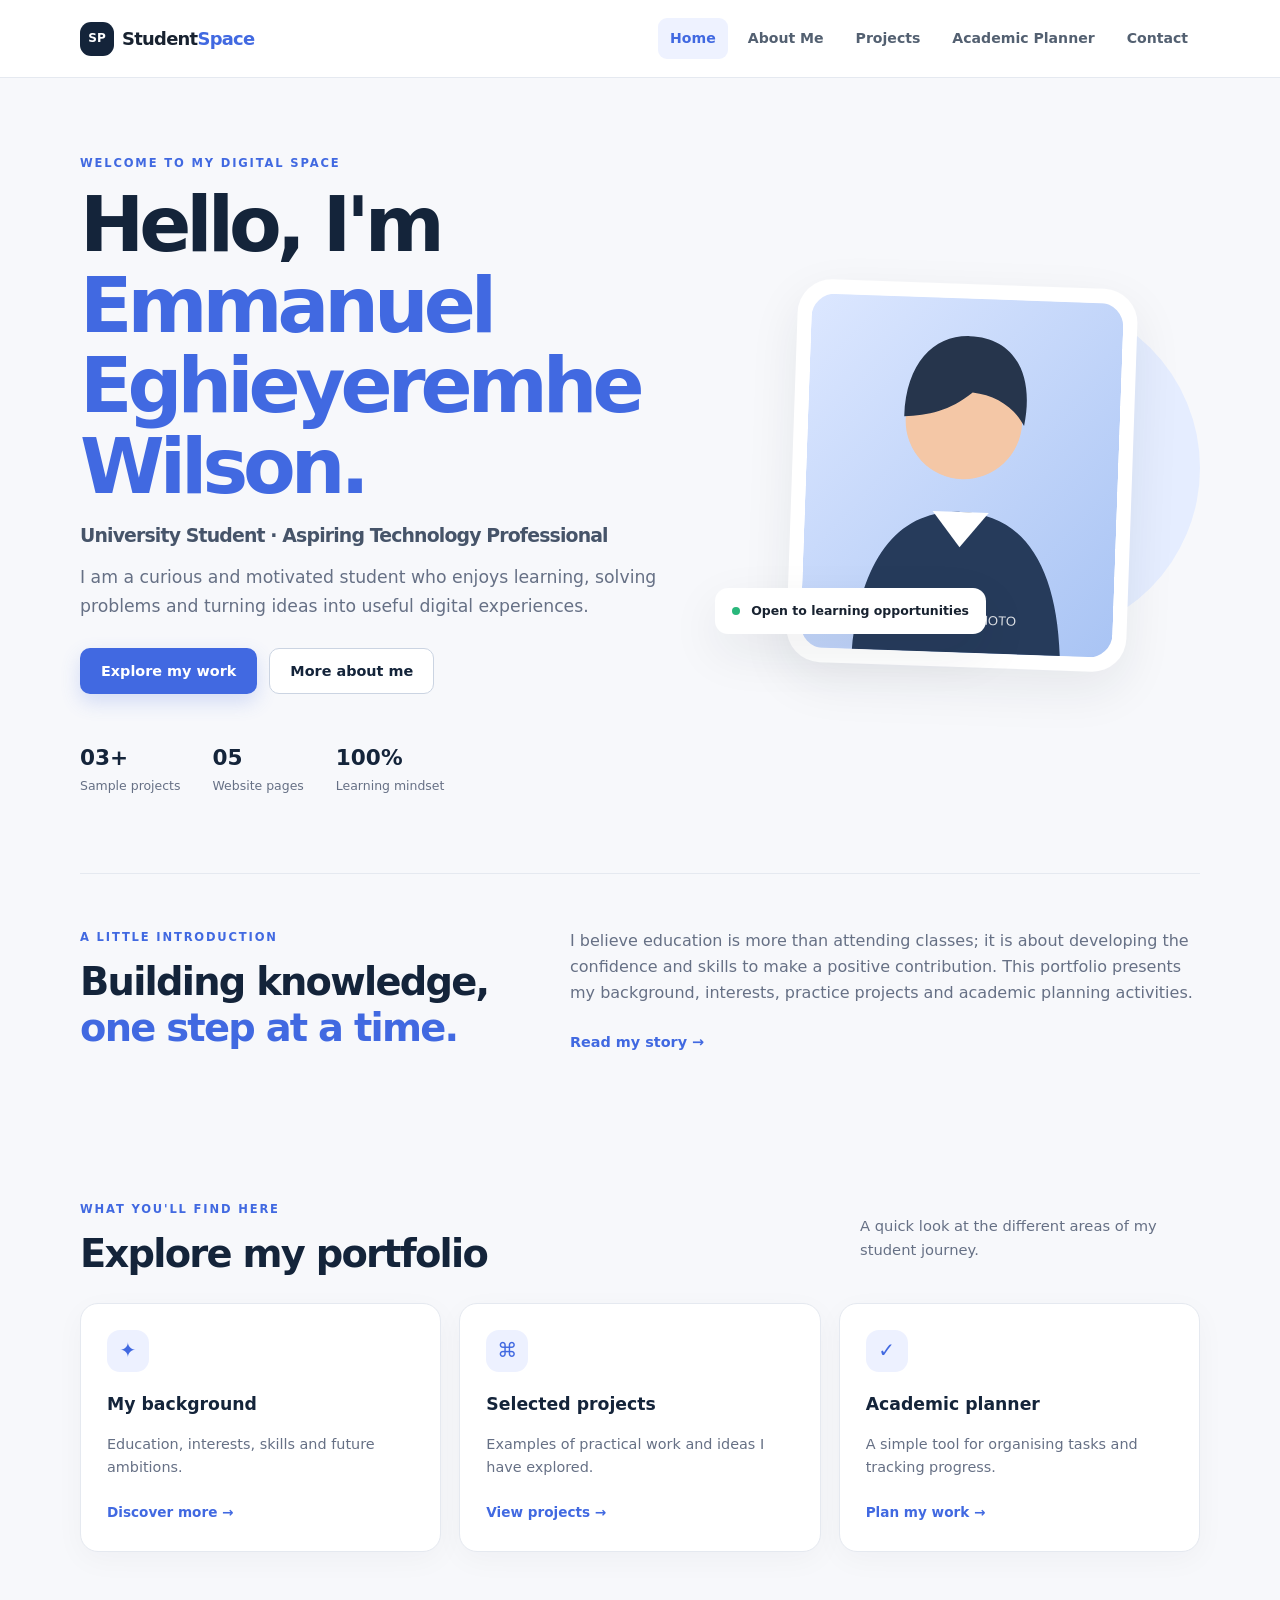
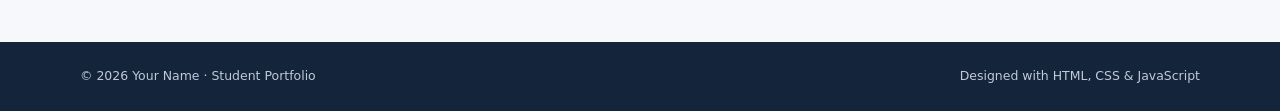
==== index.html @ 6039f17f "Add files via upload" ====
<!DOCTYPE html>
<html lang="en">
<head>
  <meta charset="UTF-8">
  <meta name="viewport" content="width=device-width, initial-scale=1.0">
  <meta name="description" content="Student portfolio and academic management website.">
  <title>Home | Student Portfolio</title>
  <link rel="stylesheet" href="css/style.css">
  <script src="js/main.js" defer></script>
</head>
<body>
  <header class="site-header">
    <a class="brand" href="index.html"><span class="brand-mark">SP</span> Student<span>Space</span></a>
    <button class="menu-toggle" aria-label="Open navigation" aria-expanded="false">☰</button>
    <nav class="nav-links" aria-label="Main navigation">
      <a class="active" href="index.html">Home</a><a href="about.html">About Me</a>
      <a href="projects.html">Projects</a><a href="planner.html">Academic Planner</a><a href="contact.html">Contact</a>
    </nav>
  </header>

  <main>
    <section class="hero section-wrap">
      <div class="hero-copy">
        <p class="eyebrow">WELCOME TO MY DIGITAL SPACE</p>
<h1>Hello, I'm <span class="accent">Emmanuel Eghieyeremhe Wilson.</span></h1>
        <h2>University Student · Aspiring Technology Professional</h2>
        <p class="lead">I am a curious and motivated student who enjoys learning, solving problems and turning ideas into useful digital experiences.</p>
        <div class="hero-actions"><a class="btn btn-primary" href="projects.html">Explore my work</a><a class="btn btn-outline" href="about.html">More about me</a></div>
        <div class="hero-stats"><div><strong>03+</strong><span>Sample projects</span></div><div><strong>05</strong><span>Website pages</span></div><div><strong>100%</strong><span>Learning mindset</span></div></div>
      </div>
      <div class="hero-visual">
        <div class="portrait-frame"><img src="images/profile-placeholder.svg" alt="Placeholder profile portrait"></div>
        <div class="floating-note"><span class="dot"></span> Open to learning opportunities</div>
        <div class="circle-decoration"></div>
      </div>
    </section>

    <section class="section-wrap intro-grid">
      <div><p class="eyebrow">A LITTLE INTRODUCTION</p><h2>Building knowledge, <span class="accent">one step at a time.</span></h2></div>
      <div><p>I believe education is more than attending classes; it is about developing the confidence and skills to make a positive contribution. This portfolio presents my background, interests, practice projects and academic planning activities.</p><a class="text-link" href="about.html">Read my story →</a></div>
    </section>

    <section class="section-wrap highlight-section">
      <div class="section-heading"><div><p class="eyebrow">WHAT YOU'LL FIND HERE</p><h2>Explore my portfolio</h2></div><p>A quick look at the different areas of my student journey.</p></div>
      <div class="feature-grid">
        <article class="feature-card"><span class="feature-icon">✦</span><h3>My background</h3><p>Education, interests, skills and future ambitions.</p><a href="about.html">Discover more →</a></article>
        <article class="feature-card"><span class="feature-icon">⌘</span><h3>Selected projects</h3><p>Examples of practical work and ideas I have explored.</p><a href="projects.html">View projects →</a></article>
        <article class="feature-card"><span class="feature-icon">✓</span><h3>Academic planner</h3><p>A simple tool for organising tasks and tracking progress.</p><a href="planner.html">Plan my work →</a></article>
      </div>
    </section>
  </main>
  <footer class="site-footer"><div class="section-wrap footer-inner"><p>© <span data-year></span> Your Name · Student Portfolio</p><p>Designed with HTML, CSS & JavaScript</p></div></footer>
</body>
</html>
---- css/style.css ----
:root{--ink:#182230;--muted:#667085;--paper:#f7f8fb;--white:#fff;--navy:#14243a;--blue:#4169e1;--cyan:#71d7d0;--line:#e5e9f0;--gold:#f4c56a;--shadow:0 18px 50px rgba(24,34,48,.08)}
*{box-sizing:border-box}html{scroll-behavior:smooth}body{margin:0;background:var(--paper);color:var(--ink);font-family:Inter,ui-sans-serif,system-ui,-apple-system,"Segoe UI",sans-serif;line-height:1.65}a{color:inherit;text-decoration:none}img{display:block;max-width:100%}.section-wrap{width:min(1120px,calc(100% - 48px));margin-inline:auto}
.site-header{height:78px;padding:0 max(24px,calc((100% - 1120px)/2));display:flex;align-items:center;justify-content:space-between;background:rgba(255,255,255,.94);border-bottom:1px solid var(--line);position:sticky;top:0;z-index:10;backdrop-filter:blur(12px)}
.brand{font-size:1.12rem;font-weight:800;letter-spacing:-.04em;display:flex;align-items:center;gap:8px}.brand>span:last-child{color:var(--blue);margin-left:-8px}.brand-mark{display:grid;place-items:center;width:34px;height:34px;border-radius:11px;background:var(--navy);color:white;font-size:.75rem;letter-spacing:0}
.nav-links{display:flex;gap:8px;align-items:center}.nav-links a{font-size:.88rem;font-weight:650;color:#536071;padding:9px 12px;border-radius:9px;transition:.2s}.nav-links a:hover,.nav-links a.active{color:var(--blue);background:#eef2ff}.menu-toggle{display:none;border:0;background:transparent;font-size:1.5rem;color:var(--navy)}
.hero{display:grid;grid-template-columns:1.1fr .9fr;align-items:center;gap:64px;padding-top:76px;padding-bottom:76px;min-height:570px}.eyebrow{font-size:.72rem;font-weight:800;letter-spacing:.16em;color:var(--blue);margin:0 0 12px}.hero h1,.page-hero h1{font-size:clamp(2.7rem,6vw,4.8rem);line-height:1.05;letter-spacing:-.065em;margin:0 0 16px;color:var(--navy)}.accent{color:var(--blue)}.hero h2{font-size:1.18rem;font-weight:650;color:#465469;margin:0 0 16px}.lead{font-size:1.08rem;color:var(--muted);max-width:610px}.hero-actions{display:flex;gap:12px;flex-wrap:wrap;margin-top:28px}.btn{display:inline-flex;justify-content:center;align-items:center;min-height:46px;padding:0 20px;border:1px solid transparent;border-radius:10px;font:inherit;font-size:.9rem;font-weight:750;cursor:pointer;transition:transform .2s,box-shadow .2s,background .2s}.btn:hover{transform:translateY(-2px)}.btn-primary{background:var(--blue);color:white;box-shadow:0 8px 20px rgba(65,105,225,.2)}.btn-primary:hover{background:#3156ce}.btn-outline{border-color:#cbd4e2;color:var(--navy);background:white}.hero-stats{display:flex;gap:32px;margin-top:46px}.hero-stats div{display:grid}.hero-stats strong{font-size:1.35rem;color:var(--navy)}.hero-stats span{font-size:.78rem;color:var(--muted)}
.hero-visual{position:relative;display:grid;place-items:center;min-height:390px}.portrait-frame{width:min(340px,85%);aspect-ratio:4/4.5;padding:14px;background:white;border-radius:34px;box-shadow:var(--shadow);transform:rotate(2deg);z-index:1}.portrait-frame img{width:100%;height:100%;object-fit:cover;border-radius:24px}.floating-note{position:absolute;z-index:2;bottom:36px;left:-10px;background:white;padding:13px 17px;border-radius:13px;box-shadow:var(--shadow);font-size:.78rem;font-weight:700}.dot{display:inline-block;width:8px;height:8px;border-radius:50%;background:#29b77b;margin-right:7px}.circle-decoration{position:absolute;width:340px;height:340px;border-radius:50%;background:#e5edff;right:0;top:18px}
.intro-grid{display:grid;grid-template-columns:.8fr 1.2fr;gap:70px;padding:54px 0 70px;border-top:1px solid var(--line)}h2{font-size:clamp(1.7rem,3vw,2.45rem);line-height:1.2;letter-spacing:-.045em;color:var(--navy);margin:0 0 16px}.intro-grid p:not(.eyebrow){color:var(--muted);margin-top:0}.text-link{font-size:.9rem;font-weight:800;color:var(--blue);display:inline-block;margin-top:8px}.text-link:hover{text-decoration:underline}
.highlight-section{padding:62px 0 90px}.section-heading{display:flex;align-items:end;justify-content:space-between;gap:30px;margin-bottom:26px}.section-heading>p{max-width:340px;color:var(--muted);font-size:.92rem}.section-heading h2{margin-bottom:0}.feature-grid{display:grid;grid-template-columns:repeat(3,1fr);gap:18px}.feature-card,.panel{background:white;border:1px solid var(--line);border-radius:18px;padding:26px;box-shadow:0 8px 30px rgba(24,34,48,.035)}.feature-card{transition:.25s}.feature-card:hover,.project-card:hover{transform:translateY(-5px);box-shadow:var(--shadow)}.feature-icon{width:42px;height:42px;display:grid;place-items:center;background:#edf1ff;color:var(--blue);border-radius:13px;font-size:1.25rem}.feature-card h3{font-size:1.08rem;margin:18px 0 7px;color:var(--navy)}.feature-card p{font-size:.9rem;color:var(--muted);min-height:52px}.feature-card a{font-size:.85rem;color:var(--blue);font-weight:800}
.page-hero{padding-top:76px;padding-bottom:48px}.page-hero h1{font-size:clamp(2.7rem,5vw,4rem)}.page-hero .lead{margin-bottom:0}
.about-layout{display:grid;grid-template-columns:.75fr 1.25fr;gap:60px;align-items:center;padding-bottom:58px}.about-photo{background:#e9efff;border-radius:24px;padding:18px}.about-photo img{width:100%;border-radius:16px}.photo-caption{font-size:.75rem;color:var(--muted);padding:10px 4px 0}.about-copy p{color:var(--muted)}.about-copy h3,.panel h3{color:var(--navy);margin:24px 0 6px}.two-column-section{display:grid;grid-template-columns:1fr 1fr;gap:20px;padding-bottom:64px}.panel h2{font-size:1.6rem}.timeline,.interest-list{padding-left:20px;color:var(--muted)}.timeline li{padding:0 0 18px 8px}.timeline strong,.timeline span{display:block}.timeline strong{color:var(--ink)}.timeline span{font-size:.86rem}.interest-list li{padding:5px 0}.skill-list{display:flex;flex-wrap:wrap;gap:8px;margin-top:16px}.skill-list span{font-size:.73rem;font-weight:750;color:#40557d;background:#eef2fa;padding:6px 10px;border-radius:7px}.table-wrap{overflow-x:auto;border:1px solid var(--line);border-radius:14px;margin-bottom:80px;background:white}table{width:100%;border-collapse:collapse;min-width:600px;text-align:left}th,td{padding:15px 18px;border-bottom:1px solid var(--line);font-size:.88rem}th{background:#f1f4fa;color:#40506a;font-size:.76rem;text-transform:uppercase;letter-spacing:.06em}td{color:var(--muted)}tr:last-child td{border-bottom:0}.status{color:#137c57;background:#e8f8f0;border-radius:20px;padding:4px 9px;font-size:.75rem;font-weight:800}
.project-grid{display:grid;grid-template-columns:repeat(3,1fr);gap:20px;padding-bottom:70px}.project-card{background:white;border:1px solid var(--line);border-radius:18px;overflow:hidden;transition:.25s}.project-card>img{width:100%;height:190px;object-fit:cover;background:#eaf0ff}.project-body{padding:22px}.project-tag{font-size:.68rem;letter-spacing:.12em;font-weight:850;color:var(--blue)}.project-body h2{font-size:1.28rem;margin:9px 0}.project-body p{font-size:.88rem;color:var(--muted);min-height:88px}.project-body .skill-list{margin-bottom:16px}.media-panel{display:grid;grid-template-columns:1fr 1fr;gap:40px;align-items:center;background:#edf2ff;border-radius:22px;padding:34px;margin-bottom:80px}.media-panel p:not(.eyebrow){color:var(--muted)}.media-panel video{width:100%;border-radius:14px;background:#dce5f7}
.planner-layout{display:grid;grid-template-columns:1.5fr .7fr;gap:20px;padding-bottom:80px}.compact{align-items:center}.compact h2{font-size:1.55rem}.task-count{font-size:.78rem;font-weight:800;color:var(--blue);background:#eef2ff;padding:7px 12px;border-radius:20px}.task-form{display:flex;gap:10px;margin:24px 0 8px}.task-form input,.field input,.field textarea{width:100%;border:1px solid #d9e0eb;background:#fbfcfe;border-radius:9px;padding:12px 13px;font:inherit;font-size:.92rem;color:var(--ink);outline:none;transition:border .2s,box-shadow .2s}.task-form input:focus,.field input:focus,.field textarea:focus{border-color:var(--blue);box-shadow:0 0 0 3px rgba(65,105,225,.12)}.form-hint,.small-muted{font-size:.78rem;color:var(--muted)}.task-list{list-style:none;padding:0;margin:20px 0 0}.task-item{display:flex;align-items:center;gap:12px;padding:14px 4px;border-bottom:1px solid var(--line)}.task-item input{width:18px;height:18px;accent-color:var(--blue)}.task-text{flex:1;overflow-wrap:anywhere}.task-item.completed .task-text{text-decoration:line-through;color:#98a2b3}.delete-task{border:0;background:#fff0f0;color:#bd4141;border-radius:8px;padding:7px 10px;cursor:pointer;font-weight:800}.empty-state{padding:28px 10px;text-align:center;color:var(--muted);font-size:.9rem}.progress-panel h2{font-size:3rem;margin:8px 0 0}.progress-panel>p{color:var(--muted);font-size:.86rem}.progress-track{height:9px;border-radius:20px;background:#edf0f5;overflow:hidden;margin:18px 0}.progress-track span{display:block;width:0;height:100%;background:linear-gradient(90deg,var(--blue),var(--cyan));border-radius:20px;transition:width .3s}.tip-panel{margin-top:18px}.tip-panel h3{margin-top:12px}.tip-panel p{font-size:.88rem;color:var(--muted)}
.contact-layout{display:grid;grid-template-columns:.8fr 1.2fr;gap:60px;padding-bottom:85px}.contact-info{padding:22px 0}.contact-info>p:not(.eyebrow){color:var(--muted)}.contact-detail{display:flex;align-items:center;gap:14px;margin:25px 0}.contact-detail>span{width:42px;height:42px;border-radius:12px;background:#eaf0ff;color:var(--blue);display:grid;place-items:center;font-size:1.2rem}.contact-detail small,.contact-detail strong{display:block}.contact-detail small{font-size:.65rem;letter-spacing:.12em;color:var(--muted);font-weight:800}.contact-detail strong{font-size:.9rem;color:var(--navy)}.contact-form{padding:30px}.form-heading h2{font-size:1.7rem}.field{margin:17px 0}.field label{display:block;font-size:.82rem;font-weight:750;margin-bottom:7px}.field textarea{resize:vertical}.error{display:block;color:#c33d3d;font-size:.75rem;min-height:17px;padding-top:3px}.field.invalid input,.field.invalid textarea{border-color:#d84c4c}.contact-form .btn{width:100%}.sr-only{position:absolute;width:1px;height:1px;padding:0;margin:-1px;overflow:hidden;clip:rect(0,0,0,0);white-space:nowrap;border:0}
.site-footer{background:var(--navy);color:#d7dfeb;padding:24px 0}.footer-inner{display:flex;justify-content:space-between;gap:15px;flex-wrap:wrap}.footer-inner p{font-size:.78rem;margin:0;color:#c0cada}
@media(max-width:850px){.nav-links{gap:0}.nav-links a{padding:8px;font-size:.8rem}.hero{gap:30px}.project-grid{grid-template-columns:repeat(2,1fr)}.contact-layout{gap:30px}}
@media(max-width:680px){.section-wrap{width:min(100% - 32px,520px)}.site-header{height:68px;padding:0 16px}.menu-toggle{display:block}.nav-links{display:none;position:absolute;top:68px;left:0;right:0;padding:12px 16px 18px;background:white;border-bottom:1px solid var(--line);box-shadow:0 12px 20px rgba(20,36,58,.08);flex-direction:column;align-items:stretch}.nav-links.open{display:flex}.nav-links a{padding:11px 12px}.hero{grid-template-columns:1fr;padding-top:54px;padding-bottom:54px;gap:15px}.hero-visual{min-height:300px}.portrait-frame{width:250px}.circle-decoration{width:250px;height:250px;right:12%}.floating-note{left:2%;bottom:20px}.hero-stats{gap:20px;margin-top:32px}.hero-stats strong{font-size:1.1rem}.hero-stats span{font-size:.68rem}.intro-grid,.about-layout,.two-column-section,.media-panel,.planner-layout,.contact-layout{grid-template-columns:1fr;gap:24px}.intro-grid{padding:40px 0}.section-heading{display:block}.section-heading>p{margin-bottom:0}.feature-grid,.project-grid{grid-template-columns:1fr}.project-body p{min-height:0}.page-hero{padding-top:54px;padding-bottom:35px}.about-photo{max-width:360px;margin:auto}.media-panel{padding:24px}.task-form{flex-direction:column}.task-form .btn{width:100%}.contact-layout{padding-bottom:60px}.contact-info{padding:0}.footer-inner{display:block}.footer-inner p+p{margin-top:7px}}
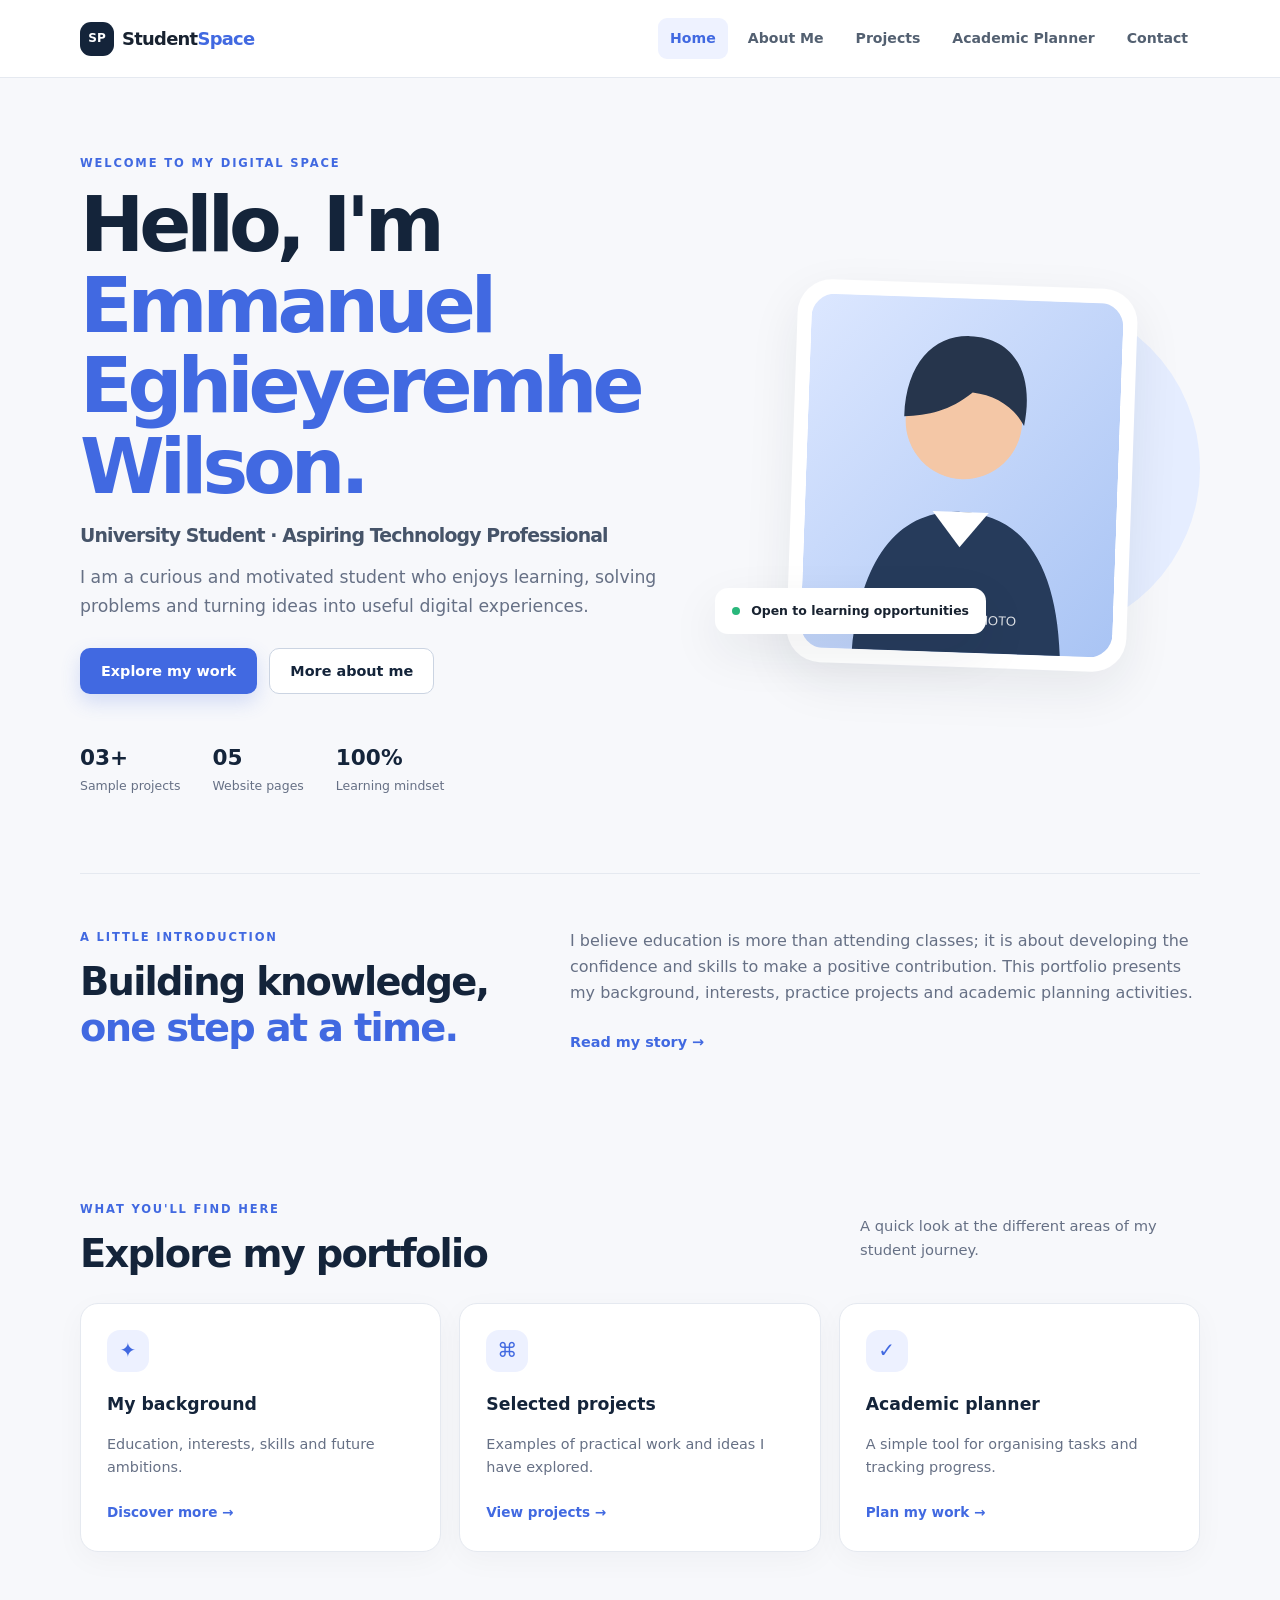
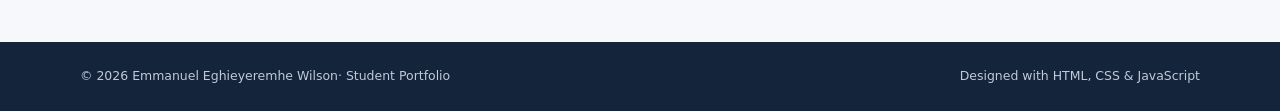
==== commit 9abb28a5: "Update index.html" ====
--- a/index.html
+++ b/index.html
@@ -49,6 +49,6 @@
       </div>
     </section>
   </main>
-  <footer class="site-footer"><div class="section-wrap footer-inner"><p>© <span data-year></span> Your Name · Student Portfolio</p><p>Designed with HTML, CSS & JavaScript</p></div></footer>
+  <footer class="site-footer"><div class="section-wrap footer-inner"><p>© <span data-year></span> Emmanuel Eghieyeremhe Wilson· Student Portfolio</p><p>Designed with HTML, CSS & JavaScript</p></div></footer>
 </body>
 </html>
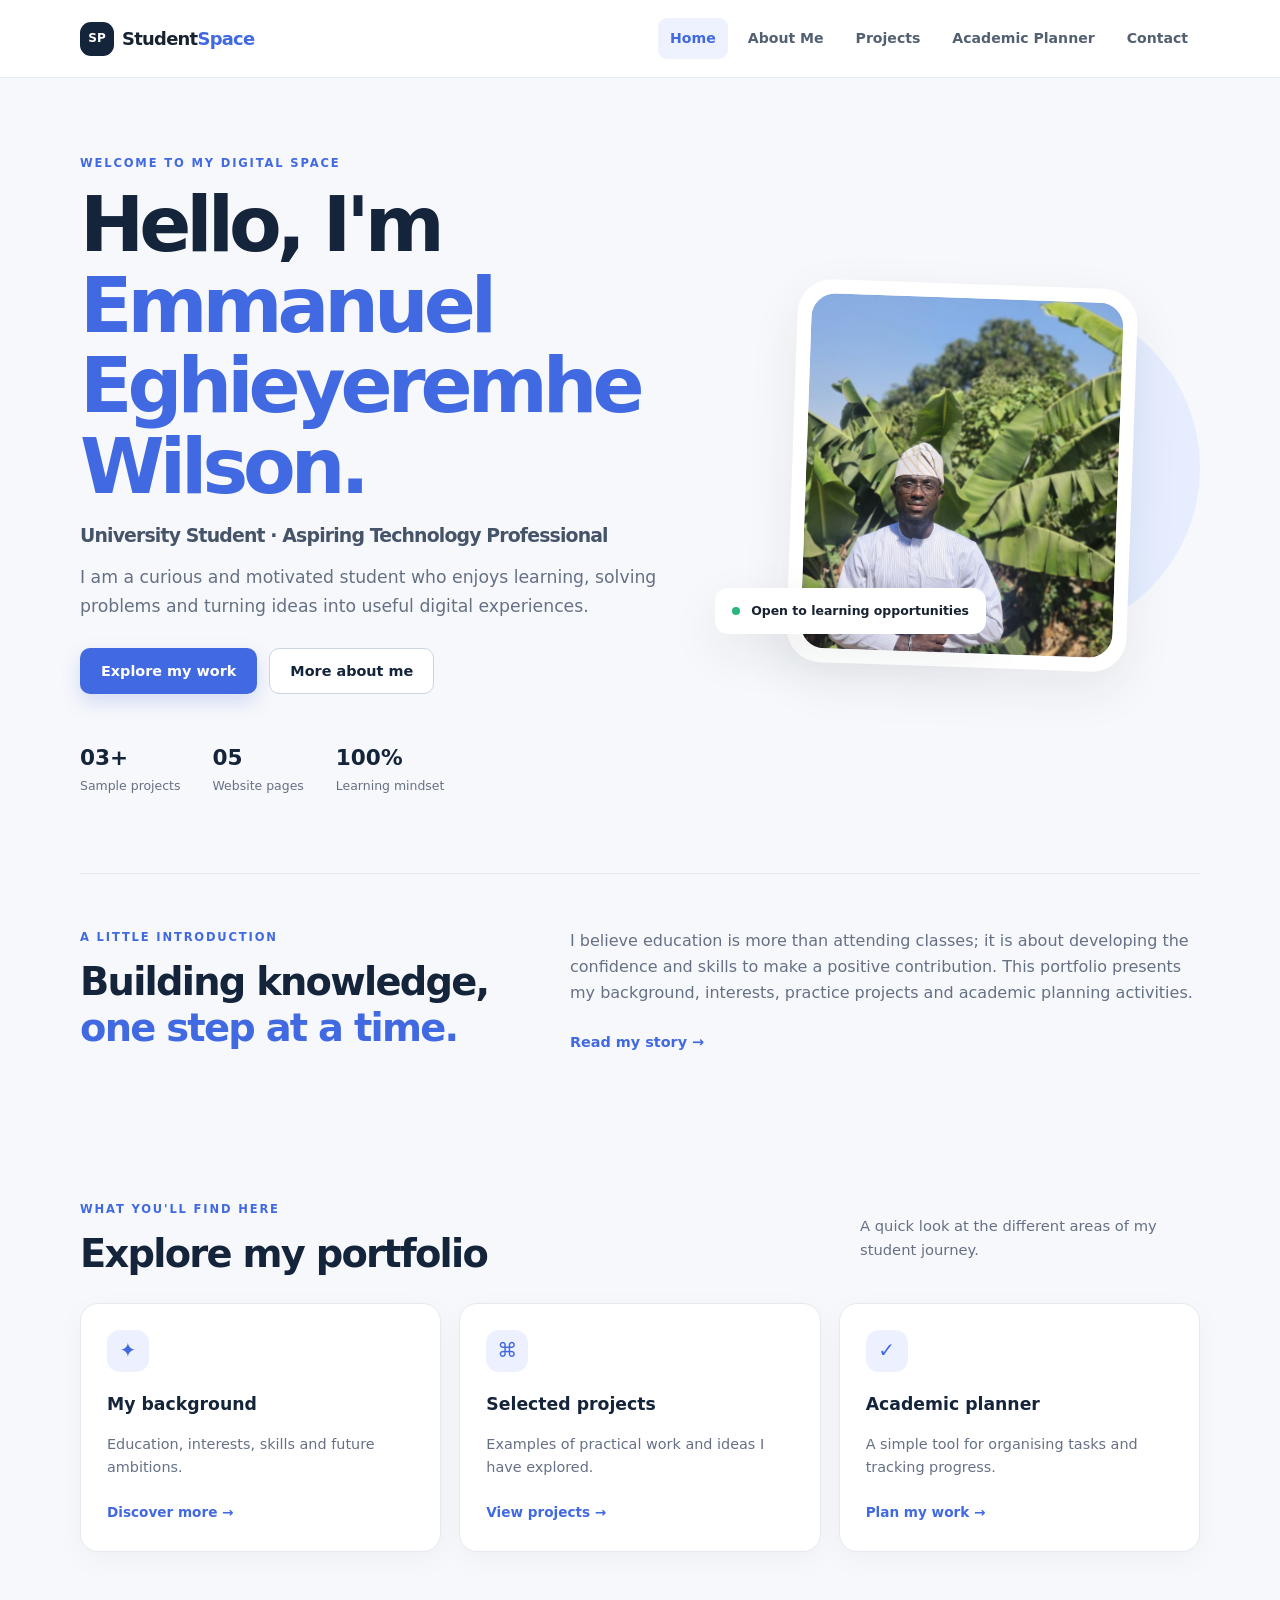
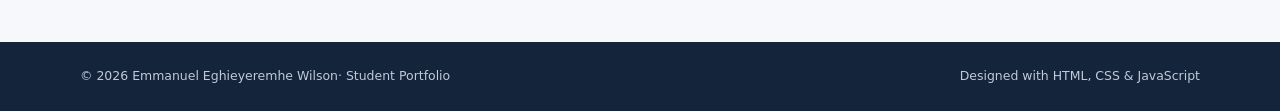
==== commit 6ba4bf56: "Update index.html" ====
--- a/index.html
+++ b/index.html
@@ -29,7 +29,7 @@
         <div class="hero-stats"><div><strong>03+</strong><span>Sample projects</span></div><div><strong>05</strong><span>Website pages</span></div><div><strong>100%</strong><span>Learning mindset</span></div></div>
       </div>
       <div class="hero-visual">
-        <div class="portrait-frame"><img src="images/profile-placeholder.svg" alt="Placeholder profile portrait"></div>
+        <div class="portrait-frame"><img src="images/my-photo.jpeg" alt="Placeholder profile portrait"></div>
         <div class="floating-note"><span class="dot"></span> Open to learning opportunities</div>
         <div class="circle-decoration"></div>
       </div>
